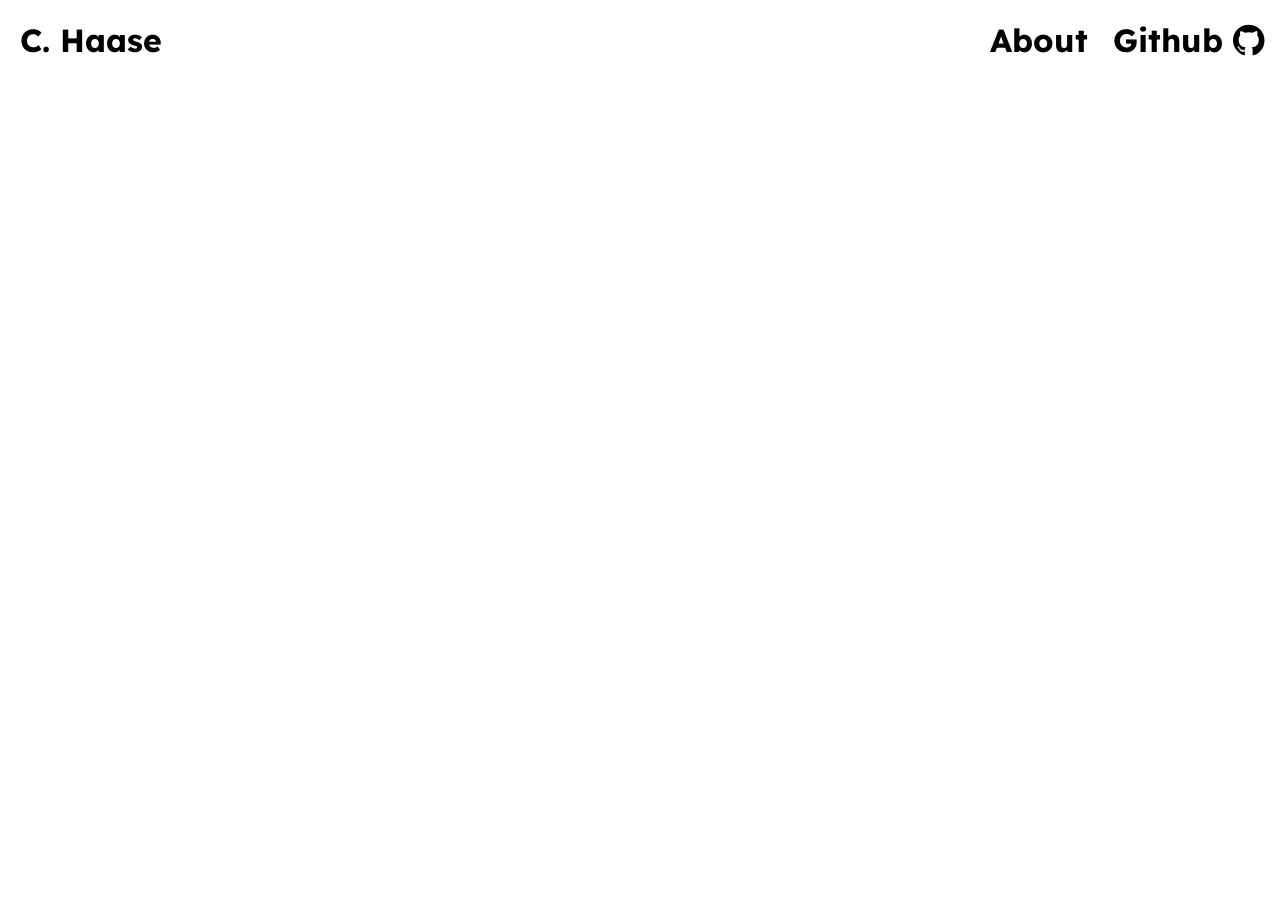
==== index.html @ 80973954 "portfolio" ====
<!DOCTYPE html>
<html lang="en">
<head>
    <meta charset="UTF-8">
    <meta name="viewport" content="width=device-width, initial-scale=1.0">
    <link href="style.css" rel="stylesheet" type="text/css"/>
    <style>
        @import url('https://fonts.googleapis.com/css2?family=Lexend:wght@100..900&display=swap');
    </style>
    <title>chPortfolio</title>
</head>
<body>
    <div class="flex-div">
        <div>
            <h1>C. Haase</h1>
        </div>
        <div class="align-right">
            <div class="flex-div">
                <div class="about">
                    <h1>About</h1>
                </div>
                <div class="github">
                    <h1>Github</h1>
                    <img src="github-svgrepo-com.svg" alt="" class="githubLogo">
                </div>
            </div>
        </div>
    </div>
</body>
</html>
---- style.css ----
* {
    margin: 0;
    padding: 0;
    box-sizing: border-box;
}

.lexend-light {
    font-family: "Lexend", sans-serif;
    font-optical-sizing: auto;
    font-weight: 300;
    font-style: normal;
}

body {
    font-family: Lexend;
    width: 100%;
}

.flex-div {
    width: 100%;
    display: flex;
    justify-content: space-between;
    align-items: center;           
    padding: 10px 20px;            
}

.align-left h1 {
    margin: 0;
}

.github {
    margin-left: 10%;
    display: flex;
    align-items: center;           
    gap: 10px;                     
}

.github h2 {
    margin: 0;
    font-size: 1.5rem;             
}

.githubLogo {
    width: 32px;                   
    height: 32px;
    display: block;
}
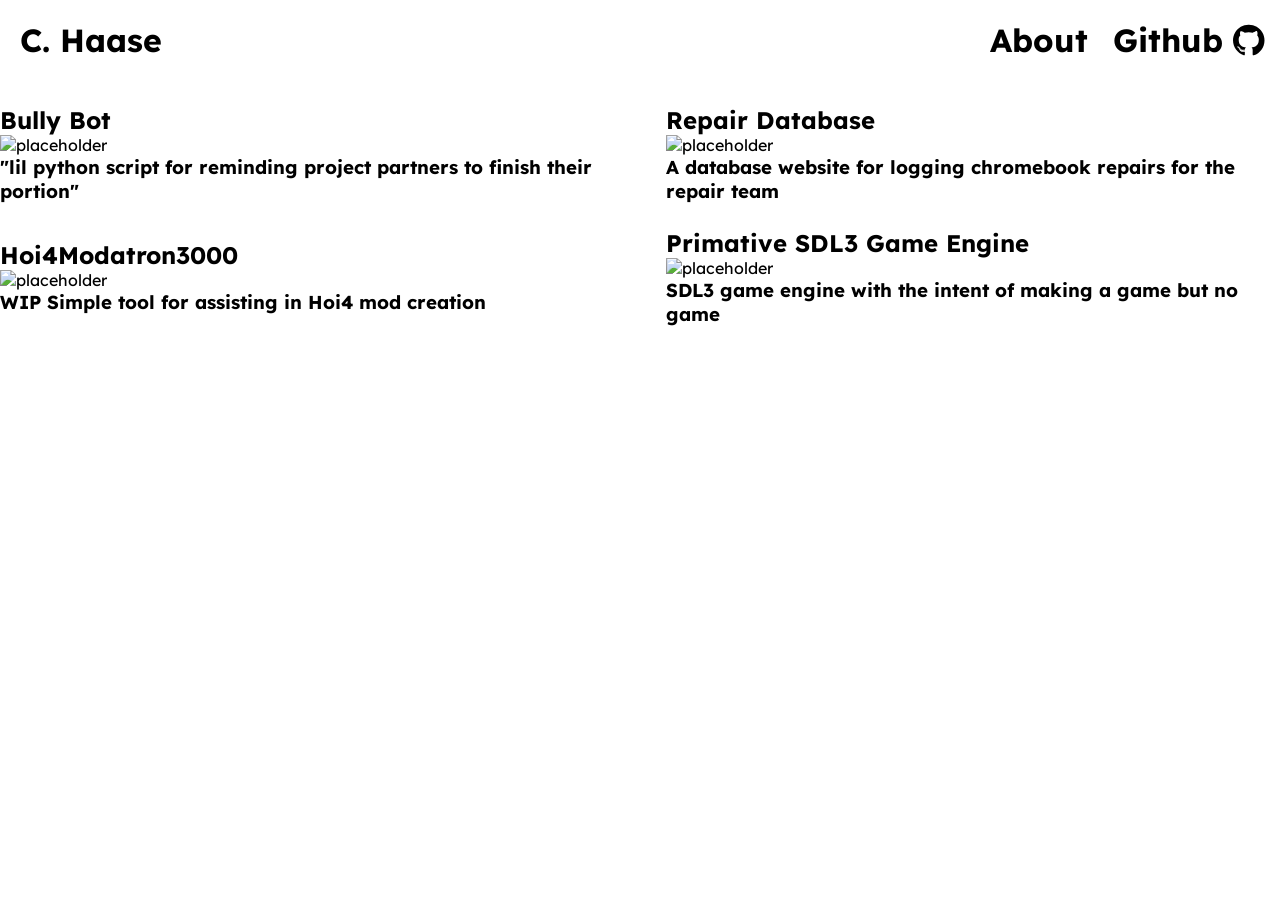
==== commit b07fde1b: "made required structure yup" ====
--- a/index.html
+++ b/index.html
@@ -26,5 +26,31 @@
             </div>
         </div>
     </div>
+    <div>
+        <div class="flex-div grid-row">
+            <div class="project-card">
+                <h2>Bully Bot</h2>
+                <img src="" alt="placeholder">
+                <h3>"lil python script for reminding project partners to finish their portion"</h3>
+            </div>
+            <div class="project-card">
+                <h2>Repair Database</h2>
+                <img src="" alt="placeholder">
+                <h3>A database website for logging chromebook repairs for the repair team</h3>
+            </div>
+        </div>
+        <div class="flex-div grid-row">
+            <div class="project-card">
+                <h2>Hoi4Modatron3000</h2>
+                <img src="" alt="placeholder">
+                <h3>WIP Simple tool for assisting in Hoi4 mod creation</h3>
+            </div>
+            <div class="project-card">
+                <h2>Primative SDL3 Game Engine</h2>
+                <img src="" alt="placeholder">
+                <h3>SDL3 game engine with the intent of making a game but no game</h3>
+            </div>
+        </div>
+    </div>
 </body>
 </html>
--- a/style.css
+++ b/style.css
@@ -44,4 +44,22 @@
     width: 32px;                   
     height: 32px;
     display: block;
+}
+
+.portfolio-container {
+    padding: 20px;
+    display: flex;
+    flex-direction: column;
+    gap: 30px;
+}
+
+.grid-row {
+    justify-content: flex-start;
+    gap: 4%;
+    padding: 0;
+}
+
+.project-card {
+    flex: 0 0 48%;
+    margin-top: 25px;
 }
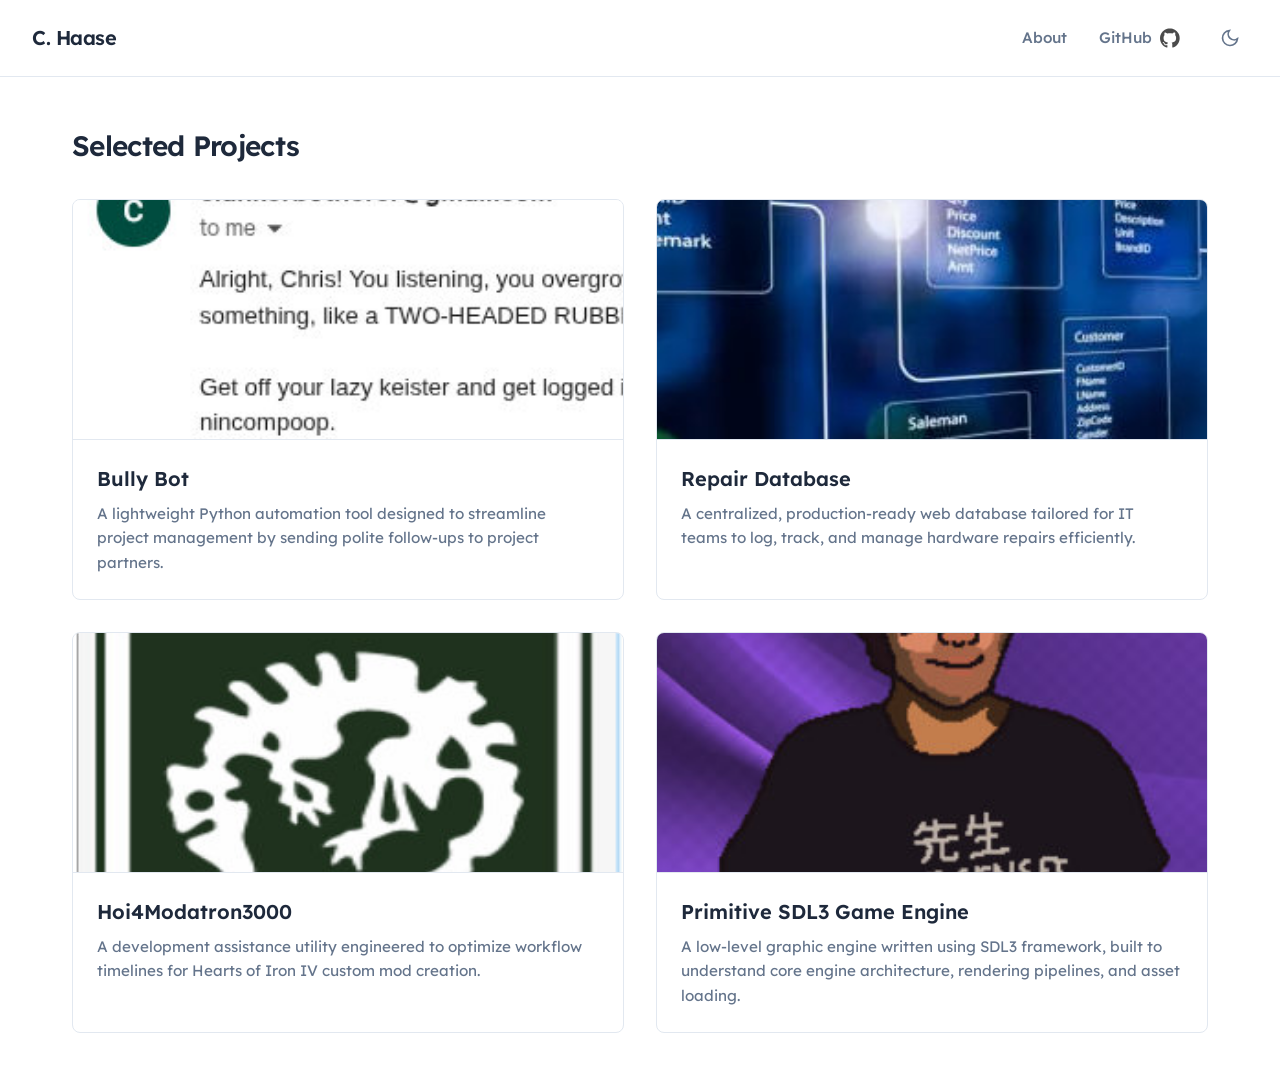
==== commit 4f2f72dc: "improved website styling and added night mode" ====
--- a/index.html
+++ b/index.html
@@ -3,54 +3,89 @@
 <head>
     <meta charset="UTF-8">
     <meta name="viewport" content="width=device-width, initial-scale=1.0">
+    <title>chPortfolio</title>
     <link href="style.css" rel="stylesheet" type="text/css"/>
     <style>
-        @import url('https://fonts.googleapis.com/css2?family=Lexend:wght@100..900&display=swap');
+        @import url('https://fonts.googleapis.com/css2?family=Lexend:wght@300;400;500;600;700&display=swap');
     </style>
-    <title>chPortfolio</title>
+    <script src="index.js" defer></script>
 </head>
 <body>
-    <div class="flex-div">
-        <div>
+
+    <header class="navbar">
+        <div class="brand">
             <h1>C. Haase</h1>
         </div>
-        <div class="align-right">
-            <div class="flex-div">
-                <div class="about">
-                    <h1>About</h1>
+        <nav class="nav-links">
+            <span class="nav-item">About</span>
+            <span class="nav-item">
+                GitHub
+                <img src="github-svgrepo-com.svg" alt="GitHub Logo" class="github-logo">
+            </span>
+            <button id="theme-toggle" class="theme-btn" aria-label="Toggle theme">
+                <svg class="sun-icon" viewBox="0 0 24 24" fill="none" stroke="currentColor" stroke-width="2">
+                    <circle cx="12" cy="12" r="5"></circle>
+                    <line x1="12" y1="1" x2="12" y2="3"></line>
+                    <line x1="12" y1="21" x2="12" y2="23"></line>
+                    <line x1="4.22" y1="4.22" x2="5.64" y2="5.64"></line>
+                    <line x1="18.36" y1="18.36" x2="19.78" y2="19.78"></line>
+                    <line x1="1" y1="12" x2="3" y2="12"></line>
+                    <line x1="21" y1="12" x2="23" y2="12"></line>
+                    <line x1="4.22" y1="19.22" x2="5.64" y2="17.78"></line>
+                    <line x1="18.36" y1="5.64" x2="19.78" y2="4.22"></line>
+                </svg>
+                <svg class="moon-icon" viewBox="0 0 24 24" fill="none" stroke="currentColor" stroke-width="2">
+                    <path d="M21 12.79A9 9 0 1 1 11.21 3 7 7 0 0 0 21 12.79z"></path>
+                </svg>
+            </button>
+        </nav>
+    </header>
+
+    <main class="portfolio-container">
+        <h2 class="section-title">Selected Projects</h2>
+        
+        <div class="project-grid">
+            <div class="project-card">
+                <div class="project-image-wrapper">
+                    <img src="Bully-Bot.jpg" alt="Bully Bot Project Screenshot">
                 </div>
-                <div class="github">
-                    <h1>Github</h1>
-                    <img src="github-svgrepo-com.svg" alt="" class="githubLogo">
+                <div class="project-info">
+                    <h2>Bully Bot</h2>
+                    <h3>A lightweight Python automation tool designed to streamline project management by sending polite follow-ups to project partners.</h3>
+                </div>
+            </div>
+
+            <div class="project-card">
+                <div class="project-image-wrapper">
+                    <img src="database.jpg" alt="Repair Database Project Screenshot">
+                </div>
+                <div class="project-info">
+                    <h2>Repair Database</h2>
+                    <h3>A centralized, production-ready web database tailored for IT teams to log, track, and manage hardware repairs efficiently.</h3>
+                </div>
+            </div>
+
+            <div class="project-card">
+                <div class="project-image-wrapper">
+                    <img src="hoi4-modatron-300.jpg" alt="Hoi4Modatron3000 Project Screenshot">
+                </div>
+                <div class="project-info">
+                    <h2>Hoi4Modatron3000</h2>
+                    <h3>A development assistance utility engineered to optimize workflow timelines for Hearts of Iron IV custom mod creation.</h3>
+                </div>
+            </div>
+
+            <div class="project-card">
+                <div class="project-image-wrapper">
+                    <img src="SDL3.jpg" alt="Primitive SDL3 Game Engine Screenshot">
+                </div>
+                <div class="project-info">
+                    <h2>Primitive SDL3 Game Engine</h2>
+                    <h3>A low-level graphic engine written using SDL3 framework, built to understand core engine architecture, rendering pipelines, and asset loading.</h3>
                 </div>
             </div>
         </div>
-    </div>
-    <div>
-        <div class="flex-div grid-row">
-            <div class="project-card">
-                <h2>Bully Bot</h2>
-                <img src="" alt="placeholder">
-                <h3>"lil python script for reminding project partners to finish their portion"</h3>
-            </div>
-            <div class="project-card">
-                <h2>Repair Database</h2>
-                <img src="" alt="placeholder">
-                <h3>A database website for logging chromebook repairs for the repair team</h3>
-            </div>
-        </div>
-        <div class="flex-div grid-row">
-            <div class="project-card">
-                <h2>Hoi4Modatron3000</h2>
-                <img src="" alt="placeholder">
-                <h3>WIP Simple tool for assisting in Hoi4 mod creation</h3>
-            </div>
-            <div class="project-card">
-                <h2>Primative SDL3 Game Engine</h2>
-                <img src="" alt="placeholder">
-                <h3>SDL3 game engine with the intent of making a game but no game</h3>
-            </div>
-        </div>
-    </div>
+    </main>
+
 </body>
 </html>
--- a/style.css
+++ b/style.css
@@ -4,62 +4,208 @@
     box-sizing: border-box;
 }
 
-.lexend-light {
+:root {
+    --bg-main: #ffffff;
+    --bg-card: #ffffff;
+    --text-primary: #1e293b;
+    --text-secondary: #64748b;
+    --bg-light: #f8fafc;
+    --border-color: #e2e8f0;
+    --border-hover: #cbd5e1;
+    --accent: #2563eb;
+    --shadow: 0 10px 15px -3px rgba(0, 0, 0, 0.05), 0 4px 6px -4px rgba(0, 0, 0, 0.05);
+}
+
+body.dark-mode {
+    --bg-main: #0f172a;
+    --bg-card: #1e293b;
+    --text-primary: #f8fafc;
+    --text-secondary: #94a3b8;
+    --bg-light: #1e293b;
+    --border-color: #334155;
+    --border-hover: #475569;
+    --accent: #38bdf8;
+    --shadow: 0 10px 15px -3px rgba(0, 0, 0, 0.3), 0 4px 6px -4px rgba(0, 0, 0, 0.3);
+}
+
+body {
     font-family: "Lexend", sans-serif;
-    font-optical-sizing: auto;
-    font-weight: 300;
-    font-style: normal;
-}
-
-body {
-    font-family: Lexend;
+    color: var(--text-primary);
+    background-color: var(--bg-main);
+    line-height: 1.5;
+    transition: background-color 0.3s ease, color 0.3s ease;
+}
+
+.navbar {
+    display: flex;
+    justify-content: space-between;
+    align-items: center;
+    padding: 1.25rem 2rem;
+    border-bottom: 1px solid var(--border-color);
+    background-color: var(--bg-main);
+    transition: background-color 0.3s ease, border-color 0.3s ease;
+}
+
+.brand h1 {
+    font-size: 1.25rem;
+    font-weight: 600;
+    letter-spacing: -0.025em;
+}
+
+.nav-links {
+    display: flex;
+    align-items: center;
+    gap: 2rem;
+}
+
+.nav-item {
+    font-size: 0.95rem;
+    font-weight: 500;
+    color: var(--text-secondary);
+    cursor: pointer;
+    transition: color 0.2s ease;
+    display: flex;
+    align-items: center;
+    gap: 0.5rem;
+}
+
+.nav-item:hover {
+    color: var(--accent);
+}
+
+.github-logo {
+    width: 20px;
+    height: 20px;
+    opacity: 0.7;
+    transition: opacity 0.2s ease, filter 0.2s ease;
+}
+
+body.dark-mode .github-logo {
+    filter: invert(1);
+}
+
+.nav-item:hover .github-logo {
+    opacity: 1;
+}
+
+.theme-btn {
+    background: none;
+    border: none;
+    cursor: pointer;
+    color: var(--text-secondary);
+    width: 36px;
+    height: 36px;
+    display: flex;
+    align-items: center;
+    justify-content: center;
+    border-radius: 8px;
+    transition: color 0.2s ease, background-color 0.2s ease;
+}
+
+.theme-btn:hover {
+    color: var(--accent);
+    background-color: var(--bg-light);
+}
+
+.theme-btn svg {
+    width: 20px;
+    height: 20px;
+}
+
+.moon-icon {
+    display: block;
+}
+
+.sun-icon {
+    display: none;
+}
+
+body.dark-mode .moon-icon {
+    display: none;
+}
+
+body.dark-mode .sun-icon {
+    display: block;
+}
+
+.portfolio-container {
+    max-width: 1200px;
+    margin: 0 auto;
+    padding: 3rem 2rem;
+}
+
+.section-title {
+    font-size: 1.75rem;
+    font-weight: 600;
+    margin-bottom: 2rem;
+    letter-spacing: -0.025em;
+}
+
+.project-grid {
+    display: grid;
+    grid-template-columns: repeat(auto-fit, minmax(450px, 1fr));
+    gap: 2rem;
+}
+
+@media (max-width: 600px) {
+    .project-grid {
+        grid-template-columns: 1fr;
+    }
+}
+
+.project-card {
+    background: var(--bg-card);
+    border: 1px solid var(--border-color);
+    border-radius: 8px;
+    overflow: hidden;
+    display: flex;
+    flex-direction: column;
+    transition: transform 0.2s ease, box-shadow 0.2s ease, background-color 0.3s ease, border-color 0.3s ease;
+}
+
+.project-card:hover {
+    transform: translateY(-4px);
+    box-shadow: var(--shadow);
+    border-color: var(--border-hover);
+}
+
+.project-image-wrapper {
     width: 100%;
-}
-
-.flex-div {
+    height: 240px;
+    background-color: var(--bg-light);
+    overflow: hidden;
+    border-bottom: 1px solid var(--border-color);
+    transition: background-color 0.3s ease, border-color 0.3s ease;
+}
+
+.project-card img {
     width: 100%;
-    display: flex;
-    justify-content: space-between;
-    align-items: center;           
-    padding: 10px 20px;            
-}
-
-.align-left h1 {
-    margin: 0;
-}
-
-.github {
-    margin-left: 10%;
-    display: flex;
-    align-items: center;           
-    gap: 10px;                     
-}
-
-.github h2 {
-    margin: 0;
-    font-size: 1.5rem;             
-}
-
-.githubLogo {
-    width: 32px;                   
-    height: 32px;
-    display: block;
-}
-
-.portfolio-container {
-    padding: 20px;
+    height: 100%;
+    object-fit: cover;
+    transition: transform 0.3s ease;
+}
+
+.project-card:hover img {
+    transform: scale(1.02);
+}
+
+.project-info {
+    padding: 1.5rem;
     display: flex;
     flex-direction: column;
-    gap: 30px;
-}
-
-.grid-row {
-    justify-content: flex-start;
-    gap: 4%;
-    padding: 0;
-}
-
-.project-card {
-    flex: 0 0 48%;
-    margin-top: 25px;
+    gap: 0.5rem;
+    flex-grow: 1;
+}
+
+.project-card h2 {
+    font-size: 1.25rem;
+    font-weight: 600;
+}
+
+.project-card h3 {
+    font-size: 0.95rem;
+    font-weight: 400;
+    color: var(--text-secondary);
+    line-height: 1.6;
+    transition: color 0.3s ease;
 }
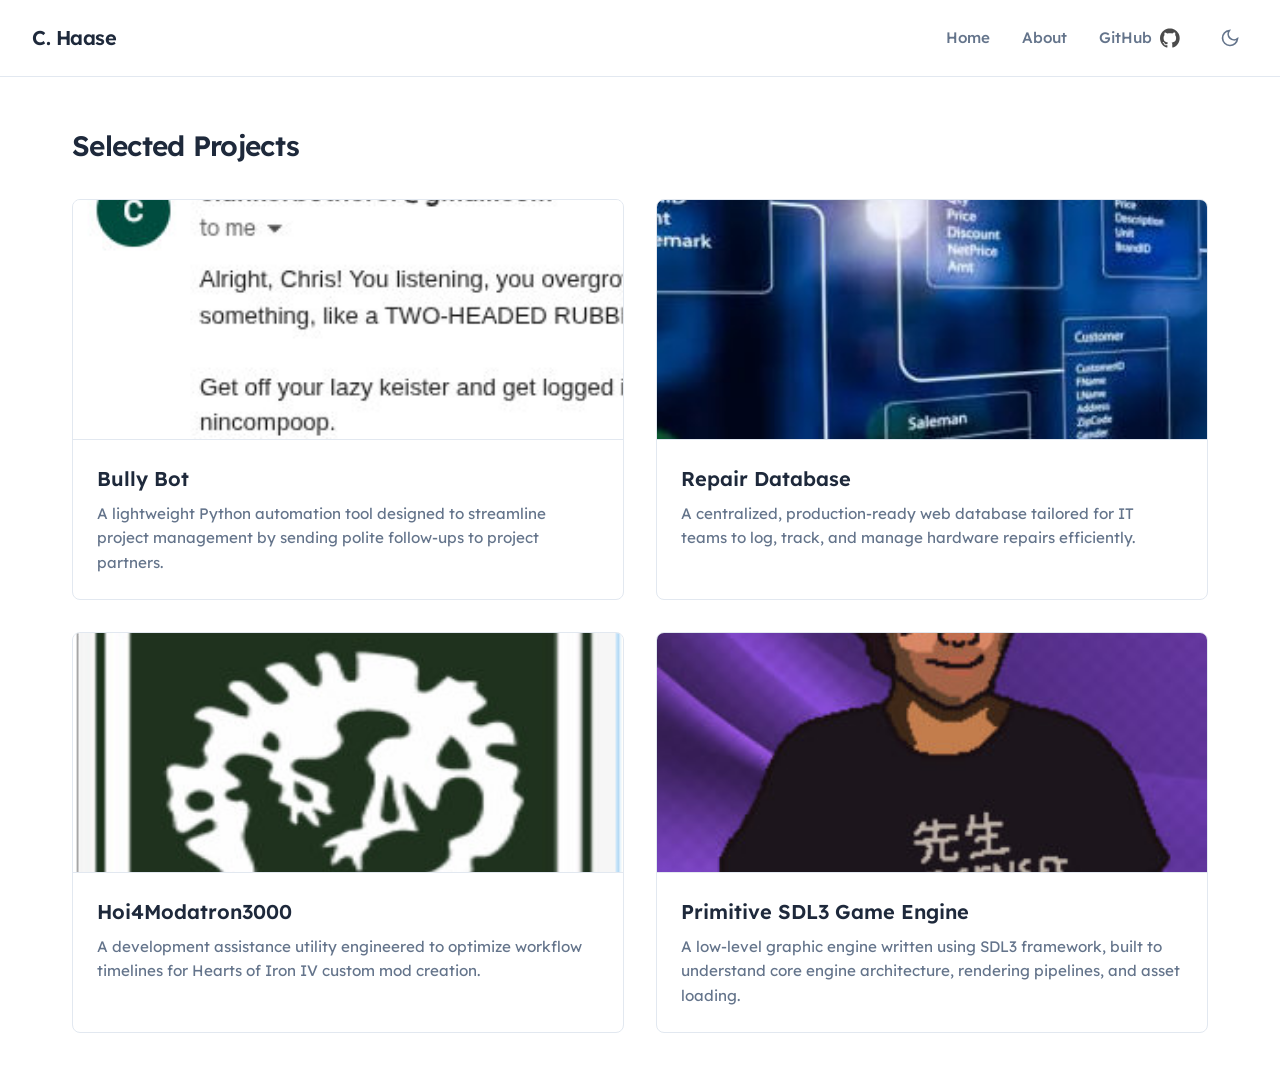
==== commit ed950d2e: "added navbar button functionality" ====
--- a/index.html
+++ b/index.html
@@ -8,17 +8,17 @@
     <style>
         @import url('https://fonts.googleapis.com/css2?family=Lexend:wght@300;400;500;600;700&display=swap');
     </style>
-    <script src="index.js" defer></script>
+    <script src="header.js" defer></script>
 </head>
 <body>
-
     <header class="navbar">
         <div class="brand">
             <h1>C. Haase</h1>
         </div>
         <nav class="nav-links">
-            <span class="nav-item">About</span>
-            <span class="nav-item">
+            <span class="nav-item" id="home">Home</span>
+            <span class="nav-item" id="about">About</span>
+            <span class="nav-item" id="github">
                 GitHub
                 <img src="github-svgrepo-com.svg" alt="GitHub Logo" class="github-logo">
             </span>
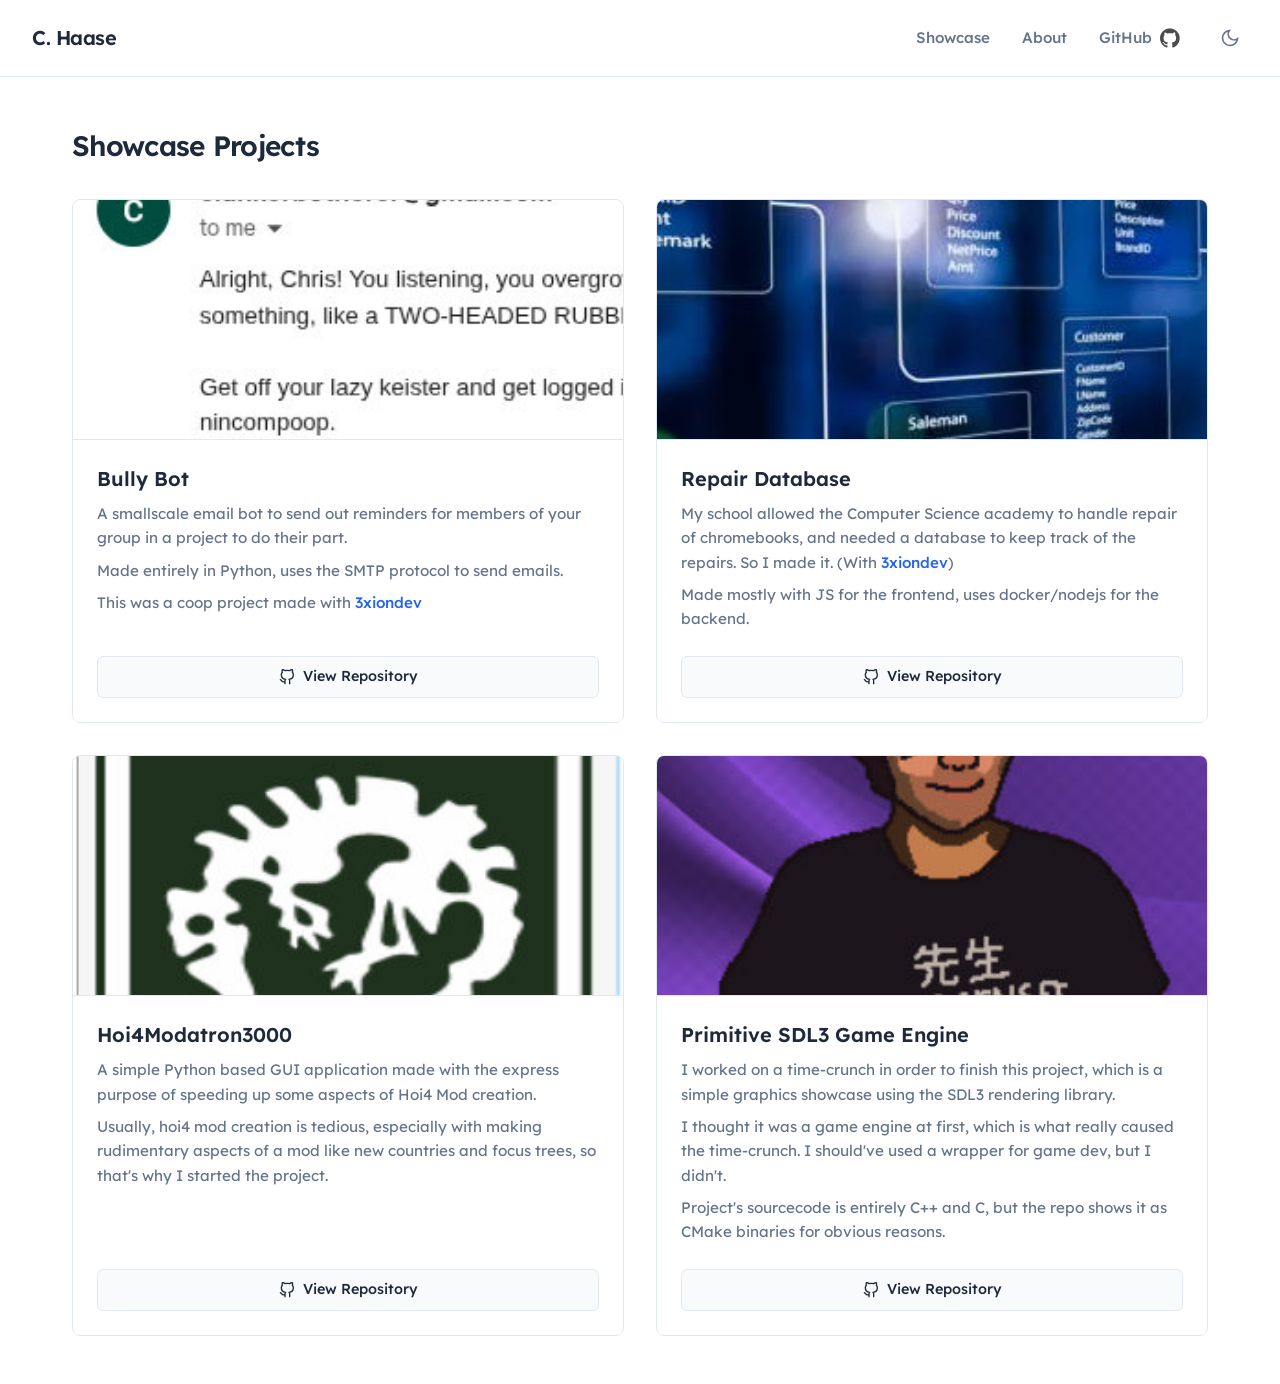
==== commit 9bd091a0: "finished showcase part of site working on about page now" ====
--- a/index.html
+++ b/index.html
@@ -16,7 +16,7 @@
             <h1>C. Haase</h1>
         </div>
         <nav class="nav-links">
-            <span class="nav-item" id="home">Home</span>
+            <span class="nav-item" id="home">Showcase</span>
             <span class="nav-item" id="about">About</span>
             <span class="nav-item" id="github">
                 GitHub
@@ -42,7 +42,7 @@
     </header>
 
     <main class="portfolio-container">
-        <h2 class="section-title">Selected Projects</h2>
+        <h2 class="section-title">Showcase Projects</h2>
         
         <div class="project-grid">
             <div class="project-card">
@@ -51,7 +51,15 @@
                 </div>
                 <div class="project-info">
                     <h2>Bully Bot</h2>
-                    <h3>A lightweight Python automation tool designed to streamline project management by sending polite follow-ups to project partners.</h3>
+                    <h3>A smallscale email bot to send out reminders for members of your group in a project to do their part.</h3>
+                    <h3>Made entirely in Python, uses the SMTP protocol to send emails.</h3>
+                    <h3>This was a coop project made with <a class="project-link" href="https://github.com/3xionDev">3xiondev</a></h3>
+                </div>
+                <div class="project-actions">
+                    <a href="https://github.com/3xiondev/bullybot" class="btn-github" target="_blank" rel="noopener noreferrer">
+                        <svg class="btn-git-icon" viewBox="0 0 24 24" fill="none" stroke="currentColor" stroke-width="2" stroke-linecap="round" stroke-linejoin="round"><path d="M9 19c-5 1.5-5-2.5-7-3m14 6v-3.87a3.37 3.37 0 0 0-.94-2.61c3.14-.35 6.44-1.54 6.44-7A5.44 5.44 0 0 0 20 4.77 5.07 5.07 0 0 0 19.91 1S18.73.65 16 2.48a13.38 13.38 0 0 0-7 0C6.27.65 5.09 1 5.09 1A5.07 5.07 0 0 0 5 4.77a5.44 5.44 0 0 0-1.5 3.78c0 5.42 3.3 6.61 6.44 7A3.37 3.37 0 0 0 9 18.13V22"></path></svg>
+                        View Repository
+                    </a>
                 </div>
             </div>
 
@@ -61,7 +69,14 @@
                 </div>
                 <div class="project-info">
                     <h2>Repair Database</h2>
-                    <h3>A centralized, production-ready web database tailored for IT teams to log, track, and manage hardware repairs efficiently.</h3>
+                    <h3>My school allowed the Computer Science academy to handle repair of chromebooks, and needed a database to keep track of the repairs. So I made it. (With <a class="project-link" href="https://github.com/3xionDev">3xiondev</a>)</h3>
+                    <h3>Made mostly with JS for the frontend, uses docker/nodejs for the backend.</h3>
+                </div>
+                <div class="project-actions">
+                    <a href="https://github.com/ConfusedGMCST/MCSTRepairLogBook" class="btn-github" target="_blank" rel="noopener noreferrer">
+                        <svg class="btn-git-icon" viewBox="0 0 24 24" fill="none" stroke="currentColor" stroke-width="2" stroke-linecap="round" stroke-linejoin="round"><path d="M9 19c-5 1.5-5-2.5-7-3m14 6v-3.87a3.37 3.37 0 0 0-.94-2.61c3.14-.35 6.44-1.54 6.44-7A5.44 5.44 0 0 0 20 4.77 5.07 5.07 0 0 0 19.91 1S18.73.65 16 2.48a13.38 13.38 0 0 0-7 0C6.27.65 5.09 1 5.09 1A5.07 5.07 0 0 0 5 4.77a5.44 5.44 0 0 0-1.5 3.78c0 5.42 3.3 6.61 6.44 7A3.37 3.37 0 0 0 9 18.13V22"></path></svg>
+                        View Repository
+                    </a>
                 </div>
             </div>
 
@@ -71,7 +86,14 @@
                 </div>
                 <div class="project-info">
                     <h2>Hoi4Modatron3000</h2>
-                    <h3>A development assistance utility engineered to optimize workflow timelines for Hearts of Iron IV custom mod creation.</h3>
+                    <h3>A simple Python based GUI application made with the express purpose of speeding up some aspects of Hoi4 Mod creation.</h3>
+                    <h3>Usually, hoi4 mod creation is tedious, especially with making rudimentary aspects of a mod like new countries and focus trees, so that's why I started the project.</h3>
+                </div>
+                <div class="project-actions">
+                    <a href="https://github.com/ConfusedGMCST/hoi4Modatron3000" class="btn-github" target="_blank" rel="noopener noreferrer">
+                        <svg class="btn-git-icon" viewBox="0 0 24 24" fill="none" stroke="currentColor" stroke-width="2" stroke-linecap="round" stroke-linejoin="round"><path d="M9 19c-5 1.5-5-2.5-7-3m14 6v-3.87a3.37 3.37 0 0 0-.94-2.61c3.14-.35 6.44-1.54 6.44-7A5.44 5.44 0 0 0 20 4.77 5.07 5.07 0 0 0 19.91 1S18.73.65 16 2.48a13.38 13.38 0 0 0-7 0C6.27.65 5.09 1 5.09 1A5.07 5.07 0 0 0 5 4.77a5.44 5.44 0 0 0-1.5 3.78c0 5.42 3.3 6.61 6.44 7A3.37 3.37 0 0 0 9 18.13V22"></path></svg>
+                        View Repository
+                    </a>
                 </div>
             </div>
 
@@ -81,7 +103,15 @@
                 </div>
                 <div class="project-info">
                     <h2>Primitive SDL3 Game Engine</h2>
-                    <h3>A low-level graphic engine written using SDL3 framework, built to understand core engine architecture, rendering pipelines, and asset loading.</h3>
+                    <h3>I worked on a time-crunch in order to finish this project, which is a simple graphics showcase using the SDL3 rendering library.</h3>
+                    <h3>I thought it was a game engine at first, which is what really caused the time-crunch. I should've used a wrapper for game dev, but I didn't.</h3>
+                    <h3>Project's sourcecode is entirely C++ and C, but the repo shows it as CMake binaries for obvious reasons.</h3>
+                </div>
+                <div class="project-actions">
+                    <a href="https://github.com/ConfusedGMCST/Longjohns" class="btn-github" target="_blank" rel="noopener noreferrer">
+                        <svg class="btn-git-icon" viewBox="0 0 24 24" fill="none" stroke="currentColor" stroke-width="2" stroke-linecap="round" stroke-linejoin="round"><path d="M9 19c-5 1.5-5-2.5-7-3m14 6v-3.87a3.37 3.37 0 0 0-.94-2.61c3.14-.35 6.44-1.54 6.44-7A5.44 5.44 0 0 0 20 4.77 5.07 5.07 0 0 0 19.91 1S18.73.65 16 2.48a13.38 13.38 0 0 0-7 0C6.27.65 5.09 1 5.09 1A5.07 5.07 0 0 0 5 4.77a5.44 5.44 0 0 0-1.5 3.78c0 5.42 3.3 6.61 6.44 7A3.37 3.37 0 0 0 9 18.13V22"></path></svg>
+                        View Repository
+                    </a>
                 </div>
             </div>
         </div>
--- a/style.css
+++ b/style.css
@@ -208,4 +208,144 @@
     color: var(--text-secondary);
     line-height: 1.6;
     transition: color 0.3s ease;
+}
+
+.project-info {
+    padding: 1.5rem;
+    display: flex;
+    flex-direction: column;
+    gap: 0.5rem;
+    flex-grow: 1;
+}
+
+.project-link {
+    color: var(--accent);
+    text-decoration: none;
+    font-weight: 500;
+    transition: opacity 0.2s ease;
+}
+
+.project-link:hover {
+    text-decoration: underline;
+    opacity: 0.85;
+}
+
+.project-actions {
+    padding: 0 1.5rem 1.5rem 1.5rem;
+    background-color: var(--bg-card);
+    transition: background-color 0.3s ease;
+}
+
+.btn-github {
+    display: inline-flex;
+    align-items: center;
+    justify-content: center;
+    gap: 0.5rem;
+    padding: 0.6rem 1rem;
+    width: 100%;
+    font-size: 0.9rem;
+    font-weight: 500;
+    text-decoration: none;
+    border-radius: 6px;
+    border: 1px solid var(--border-color);
+    background-color: var(--bg-light);
+    color: var(--text-primary);
+    transition: background-color 0.2s ease, border-color 0.2s ease, color 0.2s ease;
+}
+
+.btn-github:hover {
+    background-color: var(--text-primary);
+    color: var(--bg-main);
+    border-color: var(--text-primary);
+}
+
+.btn-git-icon {
+    width: 16px;
+    height: 16px;
+}
+
+.project-card h2 {
+    font-size: 1.25rem;
+    font-weight: 600;
+}
+
+.project-card h3 {
+    font-size: 0.95rem;
+    font-weight: 400;
+    color: var(--text-secondary);
+    line-height: 1.6;
+    transition: color 0.3s ease;
+}
+
+.about-layout {
+    display: grid;
+    grid-template-columns: 2fr 1fr;
+    gap: 2.5rem;
+    align-items: start;
+}
+
+.about-text-card {
+    background: var(--bg-card);
+    border: 1px solid var(--border-color);
+    border-radius: 8px;
+    padding: 2.5rem;
+    box-shadow: var(--shadow);
+    transition: background-color 0.3s ease, border-color 0.3s ease, box-shadow 0.3s ease;
+}
+
+.about-paragraph {
+    font-size: 1.05rem;
+    line-height: 1.75;
+    color: var(--text-primary);
+    margin-bottom: 1.5rem;
+}
+
+.about-paragraph:last-child {
+    margin-bottom: 0;
+}
+
+.skills-sidebar {
+    background: var(--bg-card); 
+    border: 1px solid var(--border-color);
+    border-radius: 8px;
+    padding: 2rem;
+    box-shadow: var(--shadow);
+    transition: background-color 0.3s ease, border-color 0.3s ease, box-shadow 0.3s ease;
+}
+
+.skills-title {
+    font-size: 1.1rem;
+    font-weight: 600;
+    margin-bottom: 1.25rem;
+    color: var(--text-primary);
+    letter-spacing: -0.025em;
+}
+
+.skills-grid {
+    display: flex;
+    flex-wrap: wrap;
+    gap: 0.75rem;
+}
+
+.skill-tag {
+    font-size: 0.85rem;
+    font-weight: 500;
+    color: var(--text-secondary);
+    background-color: var(--bg-light);
+    border: 1px solid var(--border-color);
+    padding: 0.4rem 0.8rem;
+    border-radius: 6px;
+    transition: border-color 0.2s ease, color 0.2s ease, background-color 0.2s ease;
+}
+
+.skill-tag:hover {
+    border-color: var(--accent);
+    color: var(--accent);
+}
+
+@media (max-width: 850px) {
+    .about-layout {
+        grid-template-columns: 1fr;
+        gap: 2rem;
+    }
 }
